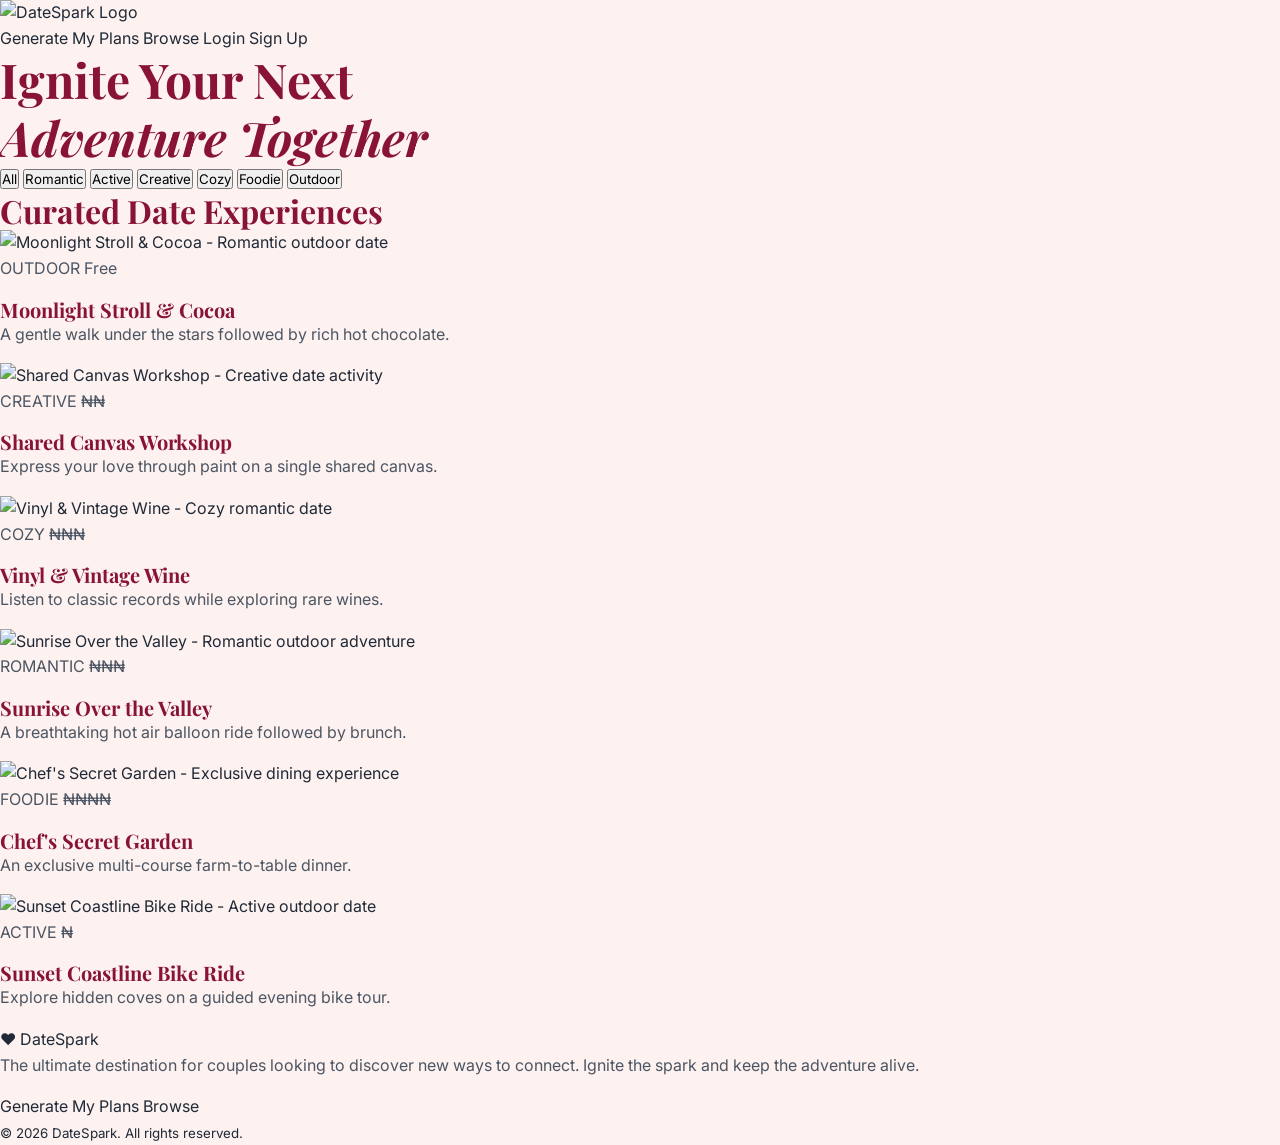
==== browse.html @ 760421c4 "Enhance accessibility and styling: update skip links, fix HTML structure, and add responsive design " ====
<!DOCTYPE html>
<html lang="en">
  <head>
    <meta charset="UTF-8">
    <meta name="viewport" content="width=device-width, initial-scale=1.0">
    <title>DateSpark - Browse Date Ideas</title>
    <link rel="stylesheet" href="style.css">
  </head>
  <body>
    <!-- Skip link -->
    <a class="skip-link" href="#main-content">Skip to content</a>

    <!-- Main site header with navigation -->
    <header>
      <nav>
        <!-- Brand logo -->
        <a href="/" aria-label="DateSpark Home">
          <img src="logo.png" alt="DateSpark Logo">
        </a>

        <!-- Primary navigation links -->
        <a href="/generate.html">Generate</a>
        <a href="/my-plans.html">My Plans</a>
        <a href="/browse.html" aria-current="page">Browse</a> 
        <a href="/login.html">Login</a> 
        <a href="/signup.html">Sign Up</a> 
      </nav>

      <!-- Hero section with title and category filters -->
      <h1>
        Ignite Your Next<br>
        <em>Adventure Together</em>
      </h1>

      <!-- Category filter buttons -->
      <nav>
        <button>All</button>
        <button>Romantic</button>
        <button>Active</button>
        <button>Creative</button>
        <button>Cozy</button>
        <button>Foodie</button>
        <button>Outdoor</button>
      </nav>
    </header>

    <!-- Main content container -->
    <main>
      <!-- Date ideas grid section -->
      <section aria-labelledby="curated-title">
        <h2>Curated Date Experiences</h2>

        <!-- First row of date cards -->
        <article aria-labelledby="moonlight-title">
          <!-- Date idea card 1: Moonlight Stroll & Cocoa -->
          <picture>
            <img src="moonlight-stroll.jpg" alt="Moonlight Stroll & Cocoa - Romantic outdoor date">
          </picture>
          <p aria-label="Date tags">
            <span>OUTDOOR</span>
            <span>Free</span>
          </p>
          <h3 id="moonlight-title">Moonlight Stroll & Cocoa</h3>
          <p>A gentle walk under the stars followed by rich hot chocolate.</p>
        </article>

        <!-- Date idea card 2: Shared Canvas Workshop -->
        <article aria-labelledby="canvas-title">
          <picture>
            <img src="canvas-workshop.jpg" alt="Shared Canvas Workshop - Creative date activity">
          </picture>
          <p aria-label="Date tags">
            <span>CREATIVE</span>
            <span>₦₦</span>
          </p>
          <h3>Shared Canvas Workshop</h3>
          <p>Express your love through paint on a single shared canvas.</p>
        </article>

        <!-- Date idea card 3: Vinyl & Vintage Wine -->
        <article aria-labelledby="vinyl-title">
          <picture>
            <img src="vinyl-wine.jpg" alt="Vinyl & Vintage Wine - Cozy romantic date">
          </picture>
          <p aria-label="Date tags">
            <span>COZY</span>
            <span>₦₦₦</span>
          </p>
          <h3>Vinyl & Vintage Wine</h3>
          <p>Listen to classic records while exploring rare wines.</p>
        </article>

        <!-- Second row of date cards -->
        <article aria-labelledby="sunrise-title">
          <!-- Date idea card 4: Sunrise Over the Valley -->
          <picture>
            <img src="sunrise-valley.jpg" alt="Sunrise Over the Valley - Romantic outdoor adventure">
          </picture>
          <p aria-label="Date tags">
            <span>ROMANTIC</span>
            <span>₦₦₦</span>
          </p>
          <h3>Sunrise Over the Valley</h3>
          <p>A breathtaking hot air balloon ride followed by brunch.</p>
        </article>

        <!-- Date idea card 5: Chef's Secret Garden -->
        <article aria-labelledby="garden-title">
          <picture>
            <img src="secret-garden.jpg" alt="Chef's Secret Garden - Exclusive dining experience">
          </picture>
          <p aria-label="Date tags">
            <span>FOODIE</span>
            <span>₦₦₦₦</span>
          </p>
          <h3>Chef's Secret Garden</h3>
          <p>An exclusive multi-course farm-to-table dinner.</p>
        </article>

          <!-- Date idea card 6: Sunset Coastline Bike Ride -->
        <article aria-labelledby="bike-title">
          <picture>
            <img src="bike-ride.jpg" alt="Sunset Coastline Bike Ride - Active outdoor date">
          </picture>
          <p aria-label="Date tags">
            <span>ACTIVE</span>
            <span>₦</span>
          </p>
          <h3>Sunset Coastline Bike Ride</h3>
          <p>Explore hidden coves on a guided evening bike tour.</p>
        </article>
      </section>
    </main>

    <!-- FOOTER -->
    <footer>
      <section aria-label="Footer brand">
        <a href="/" aria-label="DateSpark Home">
          <span aria-hidden="true">♥</span>
          <span>DateSpark</span>
        </a>

        <p>
          The ultimate destination for couples looking to discover new ways to
          connect. Ignite the spark and keep the adventure alive.
        </p>
      </section>

      <nav aria-label="Footer">
        <a href="/generate.html">Generate</a>
        <a href="/my-plans.html">My Plans</a>
        <a href="/browse.html" aria-current="page">Browse</a>
      </nav>

      <small>© 2026 DateSpark. All rights reserved.</small>
    </footer>
  </body>
</html>
---- style.css ----
/* font assets */
@import url('https://fonts.googleapis.com/css2?family=Inter:wght@300;400;500;600&family=Playfair+Display:ital,wght@0,400;0,500;0,600;0,700;1,400&display=swap');

/* Design variables */
:root {
  /* --- Brand Colors --- */
  --color-brand-50:  #FFF1F2;
  --color-brand-100: #FFE4E6;
  --color-brand-500: #F43F5E;
  --color-brand-600: #E11D48; /* Primary Brand Color */
  --color-brand-700: #BE123C;
  --color-brand-900: #881337;

  /* --- Neutral Colors --- */
  --color-bg-cream:  #FDF2F0; /* Global Background */
  --color-bg-white:  #FFFFFF;
  --color-text-main: #1F2937;
  --color-text-muted:#4B5563;
  --color-border:    #E5E7EB;

  /* --- Typography --- */
  --font-serif: 'Playfair Display', serif;
  --font-sans:  'Inter', sans-serif;
  
  --text-size-h1: 3rem;   /* 48px */
  --text-size-h2: 2rem;   /* 32px */
  --text-size-h3: 1.25rem;/* 20px */
  --text-size-p:  1rem;   /* 16px */

  /* --- Spacing Scale --- */
  --space-1:  0.25rem; /* 4px */
  --space-2:  0.5rem;  /* 8px */
  --space-3:  0.75rem; /* 12px */
  --space-4:  1rem;    /* 16px (Base) */
  --space-6:  1.5rem;  /* 24px */
  --space-8:  2rem;    /* 32px */
  --space-12: 3rem;    /* 48px */
  --space-16: 4rem;    /* 64px */

  /* --- UI Properties --- */
  --radius-sm:   0.375rem; /* 6px */
  --radius-md:   0.5rem;   /* 8px */
  --radius-lg:   1rem;     /* 16px (Cards) */
  --radius-full: 9999px; /* Pills, Circular */

  --shadow-sm:   0 1px 2px 0 rgba(0, 0, 0, 0.05);
  --shadow-card: 0 4px 6px -1px rgba(0, 0, 0, 0.05);

  /* --- Extended Colors --- */
  --color-white: #FFFFFF;
  --color-rose-25: #FFF7F7;
  --color-rose-30: #FFF5F3;
  --color-rose-40: #FFFAF9;
  --color-rose-50: #FFF5F5;
  --color-rose-60: #FFFAF7;
  --color-night-900: #0B0D11;
  --color-night-800: #1A1C22;
  --color-burgundy-900: #7E0C2A;
  --color-brand-400: #B43B4E;

  /* --- Opacity Colors --- */
  --overlay-brand-500-12: rgba(244, 63, 94, 0.12);
  --overlay-brand-500-15: rgba(244, 63, 94, 0.15);
  --overlay-brand-500-18: rgba(244, 63, 94, 0.18);
  --overlay-brand-500-22: rgba(244, 63, 94, 0.22);
  --overlay-brand-500-25: rgba(244, 63, 94, 0.25);
  --overlay-brand-500-40: rgba(244, 63, 94, 0.4);
  --overlay-brand-700-10: rgba(190, 18, 60, 0.1);
  --overlay-brand-700-12: rgba(190, 18, 60, 0.12);
  --overlay-brand-700-20: rgba(190, 18, 60, 0.2);
  --overlay-brand-700-25: rgba(190, 18, 60, 0.25);
  --overlay-brand-700-28: rgba(190, 18, 60, 0.28);
  --overlay-brand-700-40: rgba(190, 18, 60, 0.4);
  --overlay-burgundy-12: rgba(136, 19, 55, 0.12);
  --overlay-burgundy-10: rgba(136, 19, 55, 0.1);
  --overlay-burgundy-08: rgba(136, 19, 55, 0.08);
  --overlay-black-04: rgba(0, 0, 0, 0.04);

  /* --- Additional Typography --- */
  --text-size-2xs: 0.7rem;
  --text-size-xs: 0.75rem;
  --text-size-sm: 0.95rem;
  --text-size-login-min: 2rem;
  --text-size-login-fluid: calc(2.5vw + var(--space-5));
  --text-size-login-max: 2.75rem;
  --text-size-hero-min: 2.2rem;
  --text-size-hero-fluid: 3.5vw;
  --text-size-hero-max: 3.2rem;

  /* --- Additional Spacing --- */
  --space-1-2: 0.3rem;
  --space-1-6: 0.4rem;
  --space-2-2: 0.55rem;
  --space-2-4: 0.6rem;
  --space-2-8: 0.7rem;
  --space-3-2: 0.8rem;
  --space-3-4: 0.85rem;
  --space-3-6: 0.9rem;
  --space-3-8: 0.95rem;
  --space-5: 1.25rem;
  --space-5-6: 1.4rem;
  --space-7-2: 1.8rem;

  /* --- Letter Spacing --- */
  --letter-spacing-tight: 0.2px;
  --letter-spacing-xs: 0.05em;
  --letter-spacing-sm: 0.06em;
  --letter-spacing-md: 0.08em;

  /* --- Size Tokens --- */
  --border-1: 1px;
  --size-icon-md: 24px;
  --size-logo-width: 33%;
  --size-logo: 128px;
  --size-auth-blob: 320px;
  --size-auth-card-max: 520px;
  --size-auth-card-fluid: 92vw;
  --size-screen-min: 100vh;
  --size-full: 100%;
  --size-half: 50%;
  --size-arrow-center: 55%;
  --size-gradient-stop-65: 65%;
  --size-hero-max: 900px;
  --size-hero-text-max: 620px;
  --size-form-max: 920px;
  --size-content-max: 1120px;
  --size-footer-max: 720px;
  --size-skip-link-offset: -999px;
  --size-skip-link-top: var(--space-4);
  --size-ring: 4px;
  --size-underline-offset: 3px;
  --size-arrow-offset-lg: 12px;
  --size-arrow-offset-sm: 6px;
  --size-arrow-size: 6px;
  --size-auth-radius-offset: 4px;
  --size-lift-sm: -1px;
  --size-lift-md: -2px;
  --auth-blob-inset: -40% -20% auto auto;

  /* --- Radii --- */
  --radius-md-lg: 1.125rem;
  --radius-xl: 1.5rem;
  --radius-2xl: 1.75rem;

  /* --- Motion --- */
  --duration-fast: 0.15s;
  --duration-medium: 0.2s;
  --easing-standard: ease;

  /* --- Shadows --- */
  --shadow-auth-card: 0 20px 60px var(--overlay-burgundy-12);
  --shadow-primary-btn: 0 10px 22px var(--overlay-brand-500-25);
  --shadow-primary-btn-hover: 0 14px 30px var(--overlay-brand-700-28);
  --shadow-generate-form: 0 10px 30px var(--overlay-burgundy-12);
  --shadow-generate-btn: 0 12px 24px var(--overlay-brand-700-20);
  --shadow-generate-btn-hover: 0 16px 30px var(--overlay-brand-700-25);
  --shadow-feature-card: 0 22px 40px var(--overlay-burgundy-10);
  --shadow-idea-primary: 0 12px 22px var(--overlay-brand-700-20);
  --shadow-inspiration-card: 0 12px 24px var(--overlay-burgundy-08);

  /* --- Backgrounds --- */
  --bg-auth-page: radial-gradient(1200px 600px at 10% -10%, var(--overlay-brand-500-18), transparent 60%),
    radial-gradient(900px 500px at 110% 10%, var(--overlay-brand-700-12), transparent 55%),
    linear-gradient(180deg, var(--color-rose-25) 0%, var(--color-bg-cream) 60%, var(--color-bg-white) 100%);
  --bg-generate-page: radial-gradient(1000px 500px at 15% 0%, var(--overlay-brand-500-12), transparent 60%),
    radial-gradient(900px 500px at 90% 10%, var(--overlay-brand-700-10), transparent 55%),
    var(--color-rose-30);
  --bg-night-sky: linear-gradient(135deg, var(--color-night-900), var(--color-night-800));
}

/* Global styles */
*, *::before, *::after {
  box-sizing: border-box;
  margin: 0;
  padding: 0;
}

body {
  background-color: var(--color-bg-cream);
  color: var(--color-text-main);
  font-family: var(--font-sans);
  line-height: 1.6;
  -webkit-font-smoothing: antialiased;
}

img, svg {
  display: block;
  max-width: var(--size-full);
}

/* Typography */
h1, h2, h3, h4, h5, h6 {
  font-family: var(--font-serif);
  color: var(--color-brand-900);
  font-weight: 700;
  line-height: 1.2;
}

h1 { font-size: var(--text-size-h1); }
h2 { font-size: var(--text-size-h2); }
h3 { font-size: var(--text-size-h3); }

p {
  color: var(--color-text-muted);
  font-size: var(--text-size-p);
  margin-bottom: var(--space-4);
}

a {
  color: inherit;
  text-decoration: none;
}

button {
  font-family: inherit;
  cursor: pointer;
}

.skip-link {
  position: absolute;
  left: var(--size-skip-link-offset);
  top: var(--size-skip-link-top);
  background: var(--color-bg-white);
  color: var(--color-brand-700);
  padding: var(--space-2-4) var(--space-4);
  border-radius: var(--radius-full);
  box-shadow: var(--shadow-card);
  z-index: 1000;
}

.skip-link:focus {
  left: var(--space-4);
}

/* header styles */
.navbar {
  display: flex;
  justify-content: space-around;
  align-items: center;
  padding: var(--space-4) var(--space-8);
  gap: var(--space-8);
  border: var(--border-1) solid var(--color-border);
  box-shadow: var(--shadow-sm);
}

.logo  {
  display: flex; 
  align-items: center; 
  gap: var(--space-2);
  width: var(--size-logo-width);

}

.lucide-sparkles-icon{
  width: var(--size-icon-md); 
  height: var(--size-icon-md);
  color: var(--color-brand-500);
}

.sr-only{
  font-family: var(--font-serif);
  font-weight: 700;
  color: var(--color-text-main);
  font-size: var(--text-size-h3);
}

.auth {
  margin-left: auto;
}

.navbar a {
  text-decoration: none;
  color: var(--color-brand-900);
  font-weight: 500;
}

.navbar a.active { 
  color: var(--color-brand-500); 
  font-weight: 700; 
  font-family: sans-serif;
}

.navbar a:hover { 
  color: var(--color-brand-500); 
}

a.signup {
  padding: var(--space-2) var(--space-4);
  background: var(--color-brand-500);
  color: var(--color-white);
  border-radius: var(--radius-full);
}

a.signup:hover { 
  background: var(--color-brand-700); 
  color: var(--color-white);
}  


/* Login Page */
.auth-page {
  min-height: var(--size-screen-min);
  background: var(--bg-auth-page);
}

.auth-page #main-content {
  padding: var(--space-12) var(--space-4) var(--space-16);
  display: grid;
  place-items: center;
}

.auth-page #main-content > section[aria-labelledby="login-title"],
.auth-page #main-content > section[aria-labelledby="signup-title"] {
  width: min(var(--size-auth-card-max), var(--size-auth-card-fluid));
  background: var(--color-bg-white);
  border: var(--border-1) solid var(--color-border);
  border-radius: calc(var(--radius-lg) + var(--size-auth-radius-offset));
  box-shadow: var(--shadow-auth-card), var(--shadow-card);
  padding: var(--space-12) var(--space-8);
  position: relative;
  overflow: hidden;
}

.auth-page #main-content > section[aria-labelledby="login-title"]::before {
  content: "";
  position: absolute;
  inset: var(--auth-blob-inset);
  width: var(--size-auth-blob);
  height: var(--size-auth-blob);
  background: radial-gradient(circle, var(--overlay-brand-500-22), transparent var(--size-gradient-stop-65));
  pointer-events: none;
}

.auth-page #login-title {
  margin-bottom: var(--space-2);
  font-size: clamp(var(--text-size-login-min), var(--text-size-login-fluid), var(--text-size-login-max));
}

.auth-page #main-content p {
  margin-bottom: var(--space-6);
}

.auth-page #main-content form {
  display: grid;
  gap: var(--space-4);
  margin: var(--space-6) 0 var(--space-8);
}

.auth-page #main-content label {
  font-weight: 600;
  color: var(--color-text-main);
  font-size: var(--text-size-sm);
}

.auth-page #main-content input {
  width: var(--size-full);
  padding: var(--space-3-4) var(--space-4);
  border: var(--border-1) solid var(--color-border);
  border-radius: var(--radius-md);
  font-size: var(--text-size-p);
  background: var(--color-rose-40);
  transition: border-color var(--duration-medium) var(--easing-standard),
    box-shadow var(--duration-medium) var(--easing-standard),
    transform var(--duration-fast) var(--easing-standard);
}

.auth-page #main-content input:focus {
  outline: none;
  border-color: var(--color-brand-500);
  box-shadow: 0 0 0 var(--size-ring) var(--overlay-brand-500-15);
  transform: translateY(var(--size-lift-sm));
}

.auth-page #main-content button[type="submit"] {
  padding: var(--space-3-6) var(--space-5);
  background: linear-gradient(135deg, var(--color-brand-500), var(--color-brand-700));
  color: var(--color-white);
  border: none;
  border-radius: var(--radius-full);
  font-weight: 600;
  font-size: var(--text-size-p);
  letter-spacing: var(--letter-spacing-tight);
  box-shadow: var(--shadow-primary-btn);
  transition: transform var(--duration-medium) var(--easing-standard),
    box-shadow var(--duration-medium) var(--easing-standard),
    filter var(--duration-medium) var(--easing-standard);
}

.auth-page #main-content button[type="submit"]:hover {
  transform: translateY(var(--size-lift-md));
  box-shadow: var(--shadow-primary-btn-hover);
  filter: saturate(1.05);
}

.hidden {
  display: none;
}

.auth-page #main-content button[type="submit"]:active {
  transform: translateY(0);
}

.auth-page #main-content a {
  color: var(--color-brand-700);
  font-weight: 600;
  text-decoration: underline;
  text-underline-offset: var(--size-underline-offset);
}

.auth-page #main-content a:hover {
  color: var(--color-brand-600);
}

@media (max-width: 640px) {
  .auth-page #main-content {
    padding: var(--space-8) var(--space-4) var(--space-12);
  }

  .auth-page #main-content > section[aria-labelledby="login-title"] {
    padding: var(--space-8) var(--space-6);
  }
}

/* Generate Page */
.generate-page {
  min-height: var(--size-screen-min);
  background: var(--bg-generate-page);
  color: var(--color-text-main);
}


.generate-page #hero-title {
  text-align: center;
  max-width: var(--size-hero-max);
  margin: 0 auto var(--space-4);
  font-size: clamp(var(--text-size-hero-min), var(--text-size-hero-fluid), var(--text-size-hero-max));
}

.generate-page header p {
  text-align: center;
  margin: 0 auto var(--space-8);
  max-width: var(--size-hero-text-max);
}

.generate-page header form {
  max-width: var(--size-form-max);
  margin: 0 auto;
  margin-bottom: var(--space-12);
  background: var(--color-bg-white);
  border-radius: var(--radius-lg);
  padding: var(--space-3);
  border: var(--border-1) solid var(--color-border);
  box-shadow: var(--shadow-generate-form);
}

.generate-page header fieldset {
  border: none;
  display: grid;
  grid-template-columns: repeat(3, minmax(0, 1fr)) auto;
  gap: var(--space-3);
  align-items: center;
}

.generate-page header label {
  display: grid;
  gap: var(--space-1-6);
  padding: var(--space-1-6) var(--space-3-2) var(--space-2-4);
  border-radius: var(--radius-lg);
  background: var(--color-rose-25);
  border: var(--border-1) solid var(--overlay-brand-500-12);
}

.generate-page header label span {
  font-size: var(--text-size-2xs);
  letter-spacing: var(--letter-spacing-md);
  text-transform: uppercase;
  color: var(--color-text-muted);
  font-weight: 600;
}

.generate-page header select {
  width: var(--size-full);
  border: none;
  background: transparent;
  font-weight: 600;
  color: var(--color-text-main);
  font-size: var(--text-size-sm);
  appearance: none;
  padding-right: var(--space-6);
  background-image: linear-gradient(45deg, transparent var(--size-half), var(--color-brand-400) var(--size-half)),
    linear-gradient(135deg, var(--color-brand-400) var(--size-half), transparent var(--size-half));
  background-position: calc(var(--size-full) - var(--size-arrow-offset-lg)) var(--size-arrow-center),
    calc(var(--size-full) - var(--size-arrow-offset-sm)) var(--size-arrow-center);
  background-size: var(--size-arrow-size) var(--size-arrow-size),
    var(--size-arrow-size) var(--size-arrow-size);
  background-repeat: no-repeat;
}

.generate-page header select:focus {
  outline: none;
}

.generate-page header button[type="submit"] {
  padding: var(--space-3-8) var(--space-7-2);
  border-radius: var(--radius-full);
  border: none;
  background: linear-gradient(135deg, var(--color-brand-500), var(--color-brand-700));
  color: var(--color-white);
  font-weight: 600;
  box-shadow: var(--shadow-generate-btn);
  transition: transform var(--duration-medium) var(--easing-standard),
    box-shadow var(--duration-medium) var(--easing-standard);
}

.generate-page header button[type="submit"]:hover {
  transform: translateY(var(--size-lift-md));
  box-shadow: var(--shadow-generate-btn-hover);
}

.generate-page main {
  max-width: var(--size-content-max);
  margin: 0 auto;
  padding: 0 var(--space-4) var(--space-16);
}

.generate-page .featured-idea-title {
  margin-bottom: var(--space-12);
}

.generate-page .featured-idea-title article {
  background: var(--color-bg-white);
  border-radius: var(--radius-2xl);
  border: var(--border-1) solid var(--overlay-black-04);
  box-shadow: var(--shadow-feature-card);
  padding: var(--space-8);
  display: grid;
  grid-template-columns: minmax(0, 1.05fr) minmax(0, 1.3fr);
  gap: var(--space-8);
  align-items: center;
}

.generate-page main figure {
  margin: 0;
  background: var(--bg-night-sky);
  border-radius: var(--radius-xl);
  overflow: hidden;
  aspect-ratio: 4 / 3;
}

.generate-page main figure img {
  width: var(--size-full);
  height: var(--size-full);
  object-fit: cover;
  display: block;
}

.generate-page img[src=""] {
  opacity: 0;
}

.featured-idea-title article > section {
  display: grid;
  grid-template-columns: repeat(2, minmax(0, 1fr));
  grid-template-areas:
    "tags tags"
    "title title"
    "essentials tip"
    "actions actions";
  gap: var(--space-6);
}

.idea-tags {
  grid-area: tags;
  display: flex;
  flex-wrap: wrap;
  gap: var(--space-2);
  margin: 0;
}

.idea-tags span {
  background: var(--overlay-brand-500-12);
  color: var(--color-brand-700);
  padding: var(--space-1-2) var(--space-2-8);
  border-radius: var(--radius-full);
  font-size: var(--text-size-xs);
  text-transform: uppercase;
  letter-spacing: var(--letter-spacing-sm);
  font-weight: 600;
}

.featured-idea-title article > section > aside:not([aria-labelledby="romantic-tip-title"]) {
  grid-area: title;
}

.featured-idea-title article > section > aside:not([aria-labelledby="romantic-tip-title"]) h2 {
  margin-bottom: var(--space-3);
}

.essentials {
  grid-area: essentials;
  background: var(--color-rose-50);
  padding: var(--space-4);
  border-radius: var(--radius-lg);
  border: var(--border-1) solid var(--overlay-brand-500-12);
}

.essentials h3 {
  font-size: var(--text-size-p);
  margin-bottom: var(--space-3);
}

.essentials p {
  margin-bottom: var(--space-2);
  font-size: var(--text-size-sm);
}

.romantics {
  grid-area: tip;
  background: var(--color-rose-60);
  padding: var(--space-4);
  border-radius: var(--radius-lg);
  border: var(--border-1) solid var(--overlay-brand-700-12);
}

.romantics h3 {
  font-size: var(--text-size-p);
  margin-bottom: var(--space-3);
}

.idea-actions {
  grid-area: actions;
  display: flex;
  gap: var(--space-4);
  flex-wrap: wrap;
}

.idea-actions button {
  padding: var(--space-3) var(--space-5-6);
  border-radius: var(--radius-full);
  font-weight: 600;
  border: var(--border-1) solid transparent;
  background: var(--color-bg-white);
  transition: transform var(--duration-medium) var(--easing-standard),
    box-shadow var(--duration-medium) var(--easing-standard);
}

.idea-actions button:first-child {
  background: var(--color-brand-600);
  color: var(--color-white);
  box-shadow: var(--shadow-idea-primary);
}

.idea-actions button:last-child {
  border-color: var(--overlay-brand-700-40);
  color: var(--color-brand-700);
}

.inspiration-preview header {
  display: flex;
  justify-content: space-between;
  align-items: flex-end;
  gap: var(--space-6);
  flex-wrap: wrap;
  margin-bottom: var(--space-6);
}

.inspiration-preview header a {
  color: var(--color-brand-700);
  font-weight: 600;
}

.inspiration-ideas {
  display: grid;
  grid-template-columns: repeat(4, minmax(0, 1fr));
  gap: var(--space-6);
}

.inspiration-ideas article {
  background: var(--color-bg-white);
  border-radius: var(--radius-md-lg);
  padding: var(--space-4);
  border: var(--border-1) solid var(--overlay-black-04);
  box-shadow: var(--shadow-inspiration-card);
  display: grid;
  gap: var(--space-3);
}

.inspiration-ideas figure {
  border-radius: var(--radius-lg);
  overflow: hidden;
  aspect-ratio: 4 / 3;
}

.inspiration-ideas article p {
  margin: 0;
  display: flex;
  gap: var(--space-2);
  font-size: var(--text-size-xs);
  text-transform: uppercase;
  letter-spacing: var(--letter-spacing-xs);
}

.inspiration-ideas article p span {
  color: var(--color-brand-700);
  font-weight: 600;
}

.inspiration-ideas article a {
  margin-top: var(--space-2);
  text-align: center;
  padding: var(--space-2-2) var(--space-4);
  border-radius: var(--radius-full);
  border: var(--border-1) solid var(--overlay-brand-500-40);
  color: var(--color-brand-700);
  font-weight: 600;
}

.generate-page footer {
  margin-top: var(--space-16);
  background: var(--color-burgundy-900);
  color: var(--color-white);
  padding: var(--space-12) var(--space-4) var(--space-8);
}

.footer-brand {
  max-width: var(--size-footer-max);
  margin: 0 auto var(--space-6);
  text-align: center;
}

.footer-brand a {
  display: inline-flex;
  gap: var(--space-2);
  align-items: center;
  font-weight: 700;
  color: var(--color-white);
  margin-bottom: var(--space-3);
}

.generate-page footer nav {
  display: flex;
  justify-content: center;
  gap: var(--space-6);
  margin-bottom: var(--space-6);
}

.generate-page footer nav a {
  color: var(--color-white);
  font-weight: 600;
}

.generate-page footer small {
  display: block;
  text-align: center;
  opacity: 0.75;
}

@media (max-width: 1024px) {
  .featured-idea-title article {
    grid-template-columns: 1fr;
  }

  .inspiration-ideas {
    grid-template-columns: repeat(2, minmax(0, 1fr));
  }
}

@media (max-width: 720px) {
  .generate-page header form {
    border-radius: var(--radius-xl);
  }

  .generate-page header fieldset {
    grid-template-columns: 1fr;
  }

  .featured-idea-title article > section {
    grid-template-columns: 1fr;
    grid-template-areas:
      "tags"
      "title"
      "essentials"
      "tip"
      "actions";
  }

  .inspiration-ideas {
    grid-template-columns: 1fr;
  }
}
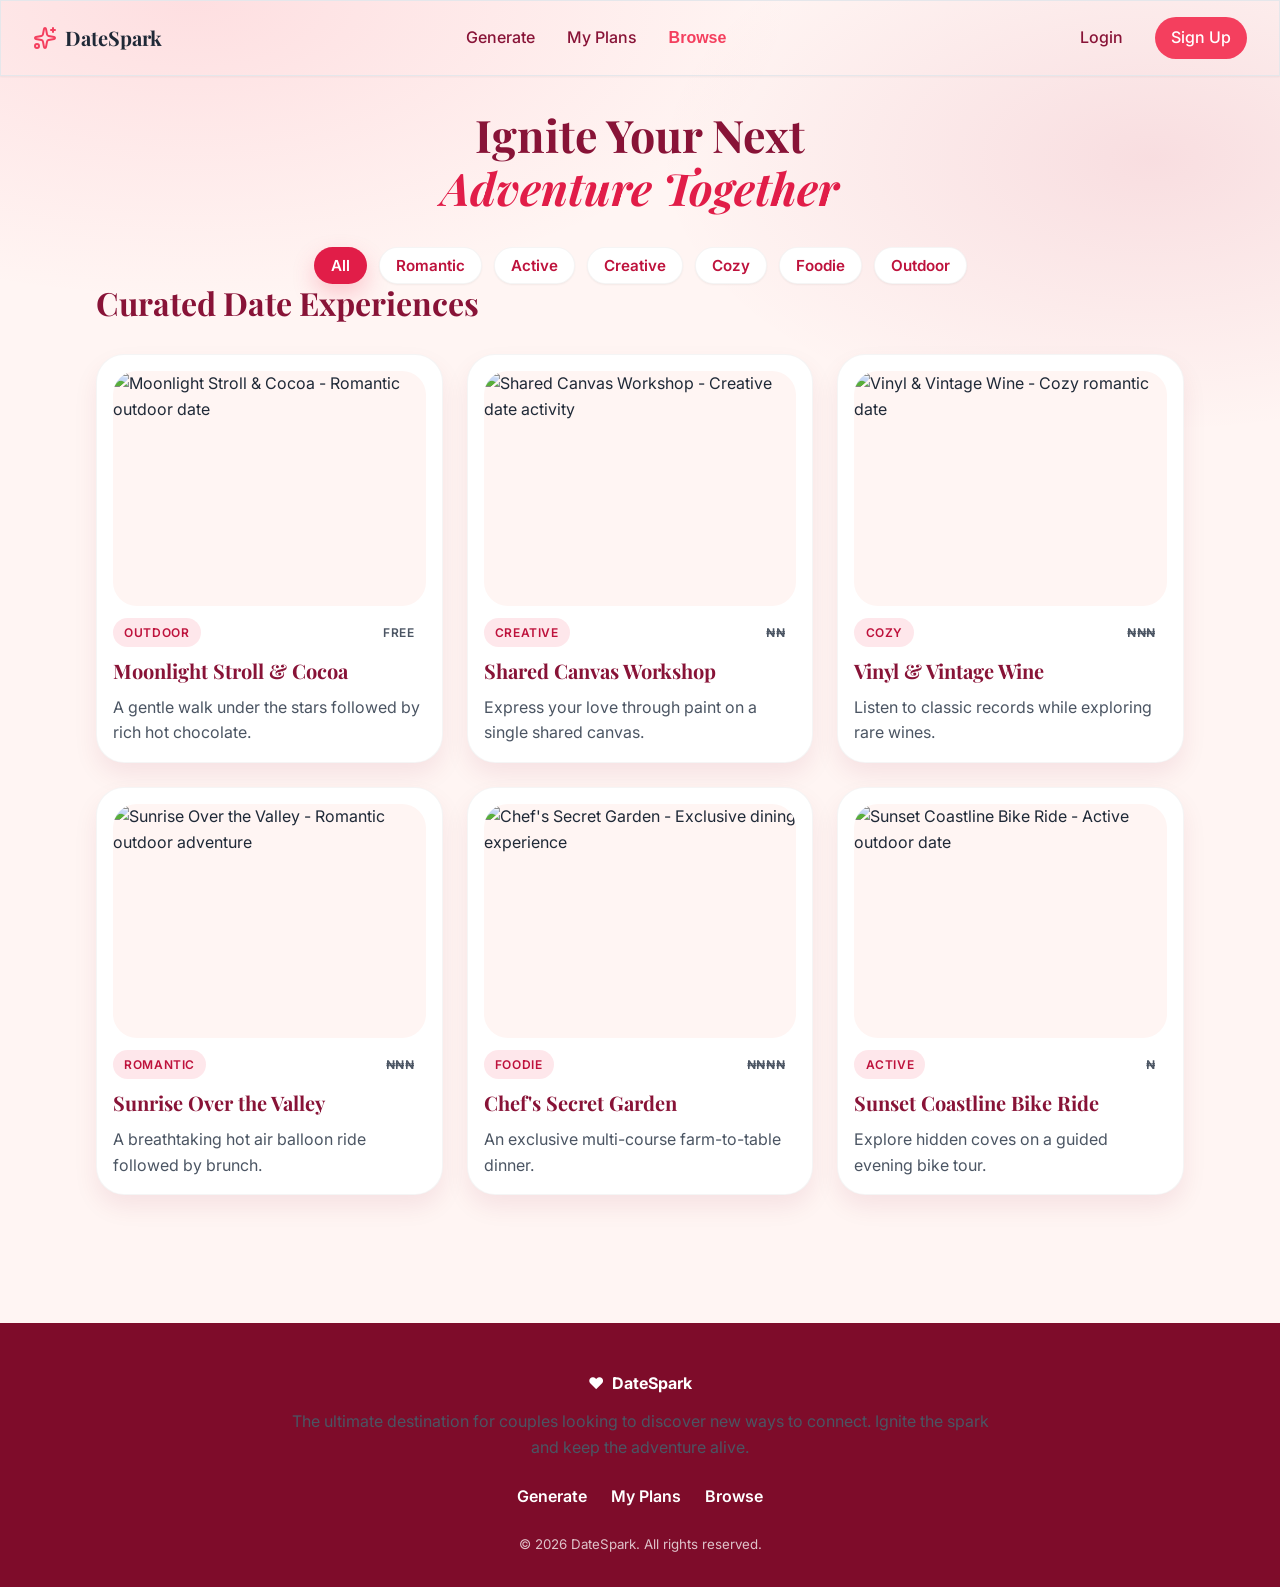
==== commit 7c0c5ae6: "Enhance browse and plans pages: improve layout, add responsive design, and update styles for better " ====
--- a/browse.html
+++ b/browse.html
@@ -6,34 +6,35 @@
     <title>DateSpark - Browse Date Ideas</title>
     <link rel="stylesheet" href="style.css">
   </head>
-  <body>
+  <body class="browse-page">
     <!-- Skip link -->
     <a class="skip-link" href="#main-content">Skip to content</a>
 
     <!-- Main site header with navigation -->
     <header>
-      <nav>
-        <!-- Brand logo -->
-        <a href="/" aria-label="DateSpark Home">
-          <img src="logo.png" alt="DateSpark Logo">
-        </a>
-
-        <!-- Primary navigation links -->
-        <a href="/generate.html">Generate</a>
-        <a href="/my-plans.html">My Plans</a>
-        <a href="/browse.html" aria-current="page">Browse</a> 
-        <a href="/login.html">Login</a> 
-        <a href="/signup.html">Sign Up</a> 
+      <nav class="navbar">
+          <!-- Logo -->
+          <a href="/" aria-label="DateSpark Home" class="logo">
+          <svg xmlns="http://www.w3.org/2000/svg" width="24" height="24" viewBox="0 0 24 24" fill="none" stroke="currentColor" stroke-width="2" stroke-linecap="round" stroke-linejoin="round" class="lucide lucide-sparkles-icon lucide-sparkles"><path d="M11.017 2.814a1 1 0 0 1 1.966 0l1.051 5.558a2 2 0 0 0 1.594 1.594l5.558 1.051a1 1 0 0 1 0 1.966l-5.558 1.051a2 2 0 0 0-1.594 1.594l-1.051 5.558a1 1 0 0 1-1.966 0l-1.051-5.558a2 2 0 0 0-1.594-1.594l-5.558-1.051a1 1 0 0 1 0-1.966l5.558-1.051a2 2 0 0 0 1.594-1.594z"/><path d="M20 2v4"/><path d="M22 4h-4"/><circle cx="4" cy="20" r="2"/></svg>
+          <span class="sr-only">DateSpark</span>
+          </a>
+          <!-- Primary nav -->
+          <a href="/generate.html" class="middle">Generate</a>
+          <a href="/my-plans.html" class="middle">My Plans</a>
+          <a href="/browse.html" class="middle active">Browse</a>
+          <!-- Auth -->
+          <a href="/login.html" class="auth">Login</a>
+          <a href="/signup.html" class="signup">Sign Up</a>
       </nav>
 
       <!-- Hero section with title and category filters -->
-      <h1>
+      <h1 class="browse-title">
         Ignite Your Next<br>
         <em>Adventure Together</em>
       </h1>
 
       <!-- Category filter buttons -->
-      <nav>
+      <nav class="browse-filters">
         <button>All</button>
         <button>Romantic</button>
         <button>Active</button>
@@ -45,18 +46,18 @@
     </header>
 
     <!-- Main content container -->
-    <main>
+    <main id="main-content">
       <!-- Date ideas grid section -->
-      <section aria-labelledby="curated-title">
-        <h2>Curated Date Experiences</h2>
+      <section aria-labelledby="curated-title" class="browse-grid">
+        <h2 class="browse-grid-title">Curated Date Experiences</h2>
 
         <!-- First row of date cards -->
-        <article aria-labelledby="moonlight-title">
+        <article aria-labelledby="moonlight-title" class="browse-card">
           <!-- Date idea card 1: Moonlight Stroll & Cocoa -->
-          <picture>
+          <picture class="browse-media">
             <img src="moonlight-stroll.jpg" alt="Moonlight Stroll & Cocoa - Romantic outdoor date">
           </picture>
-          <p aria-label="Date tags">
+          <p aria-label="Date tags" class="browse-tags">
             <span>OUTDOOR</span>
             <span>Free</span>
           </p>
@@ -65,11 +66,11 @@
         </article>
 
         <!-- Date idea card 2: Shared Canvas Workshop -->
-        <article aria-labelledby="canvas-title">
-          <picture>
+        <article aria-labelledby="canvas-title" class="browse-card">
+          <picture class="browse-media">
             <img src="canvas-workshop.jpg" alt="Shared Canvas Workshop - Creative date activity">
           </picture>
-          <p aria-label="Date tags">
+          <p aria-label="Date tags" class="browse-tags">
             <span>CREATIVE</span>
             <span>₦₦</span>
           </p>
@@ -78,11 +79,11 @@
         </article>
 
         <!-- Date idea card 3: Vinyl & Vintage Wine -->
-        <article aria-labelledby="vinyl-title">
-          <picture>
+        <article aria-labelledby="vinyl-title" class="browse-card">
+          <picture class="browse-media">
             <img src="vinyl-wine.jpg" alt="Vinyl & Vintage Wine - Cozy romantic date">
           </picture>
-          <p aria-label="Date tags">
+          <p aria-label="Date tags" class="browse-tags">
             <span>COZY</span>
             <span>₦₦₦</span>
           </p>
@@ -91,12 +92,12 @@
         </article>
 
         <!-- Second row of date cards -->
-        <article aria-labelledby="sunrise-title">
+        <article aria-labelledby="sunrise-title" class="browse-card">
           <!-- Date idea card 4: Sunrise Over the Valley -->
-          <picture>
+          <picture class="browse-media">
             <img src="sunrise-valley.jpg" alt="Sunrise Over the Valley - Romantic outdoor adventure">
           </picture>
-          <p aria-label="Date tags">
+          <p aria-label="Date tags" class="browse-tags">
             <span>ROMANTIC</span>
             <span>₦₦₦</span>
           </p>
@@ -105,11 +106,11 @@
         </article>
 
         <!-- Date idea card 5: Chef's Secret Garden -->
-        <article aria-labelledby="garden-title">
-          <picture>
+        <article aria-labelledby="garden-title" class="browse-card">
+          <picture class="browse-media">
             <img src="secret-garden.jpg" alt="Chef's Secret Garden - Exclusive dining experience">
           </picture>
-          <p aria-label="Date tags">
+          <p aria-label="Date tags" class="browse-tags">
             <span>FOODIE</span>
             <span>₦₦₦₦</span>
           </p>
@@ -118,11 +119,11 @@
         </article>
 
           <!-- Date idea card 6: Sunset Coastline Bike Ride -->
-        <article aria-labelledby="bike-title">
-          <picture>
+        <article aria-labelledby="bike-title" class="browse-card">
+          <picture class="browse-media">
             <img src="bike-ride.jpg" alt="Sunset Coastline Bike Ride - Active outdoor date">
           </picture>
-          <p aria-label="Date tags">
+          <p aria-label="Date tags" class="browse-tags">
             <span>ACTIVE</span>
             <span>₦</span>
           </p>
@@ -134,7 +135,7 @@
 
     <!-- FOOTER -->
     <footer>
-      <section aria-label="Footer brand">
+      <section aria-label="Footer brand" class="footer-brand">
         <a href="/" aria-label="DateSpark Home">
           <span aria-hidden="true">♥</span>
           <span>DateSpark</span>
--- a/style.css
+++ b/style.css
@@ -166,6 +166,22 @@
     radial-gradient(900px 500px at 90% 10%, var(--overlay-brand-700-10), transparent 55%),
     var(--color-rose-30);
   --bg-night-sky: linear-gradient(135deg, var(--color-night-900), var(--color-night-800));
+  --bg-browse-page: var(--bg-generate-page);
+  --bg-plans-page: var(--bg-generate-page);
+
+  /* --- Browse Page --- */
+  --shadow-browse-card: var(--shadow-inspiration-card);
+  --shadow-filter-active: var(--shadow-primary-btn);
+  --color-filter-text: var(--color-brand-700);
+  --color-filter-bg: var(--color-bg-white);
+  --color-filter-border: var(--overlay-black-04);
+
+  /* --- Plans Page --- */
+  --shadow-plan-card: var(--shadow-feature-card);
+  --shadow-plan-button: var(--shadow-primary-btn);
+  --color-plan-tab: var(--color-text-muted);
+  --color-plan-tab-active: var(--color-brand-600);
+  --color-plan-pill: var(--overlay-brand-500-12);
 }
 
 /* Global styles */
@@ -309,8 +325,7 @@
   place-items: center;
 }
 
-.auth-page #main-content > section[aria-labelledby="login-title"],
-.auth-page #main-content > section[aria-labelledby="signup-title"] {
+.auth-page .auth-card {
   width: min(var(--size-auth-card-max), var(--size-auth-card-fluid));
   background: var(--color-bg-white);
   border: var(--border-1) solid var(--color-border);
@@ -321,7 +336,7 @@
   overflow: hidden;
 }
 
-.auth-page #main-content > section[aria-labelledby="login-title"]::before {
+.auth-page .auth-card-login::before {
   content: "";
   position: absolute;
   inset: var(--auth-blob-inset);
@@ -416,7 +431,7 @@
     padding: var(--space-8) var(--space-4) var(--space-12);
   }
 
-  .auth-page #main-content > section[aria-labelledby="login-title"] {
+  .auth-page .auth-card {
     padding: var(--space-8) var(--space-6);
   }
 }
@@ -588,11 +603,11 @@
   font-weight: 600;
 }
 
-.featured-idea-title article > section > aside:not([aria-labelledby="romantic-tip-title"]) {
+.featured-idea-title .idea-summary {
   grid-area: title;
 }
 
-.featured-idea-title article > section > aside:not([aria-labelledby="romantic-tip-title"]) h2 {
+.featured-idea-title .idea-summary h2 {
   margin-bottom: var(--space-3);
 }
 
@@ -755,12 +770,407 @@
   opacity: 0.75;
 }
 
+/* Browse Page */
+.browse-page {
+  min-height: var(--size-screen-min);
+  background: var(--bg-browse-page);
+  color: var(--color-text-main);
+}
+
+.browse-page header {
+  text-align: center;
+}
+
+.browse-page .browse-title {
+  max-width: var(--size-hero-max);
+  margin: var(--space-8) auto;
+  font-size: clamp(var(--text-size-hero-min), var(--text-size-hero-fluid), var(--text-size-hero-max));
+}
+
+.browse-page .browse-title em {
+  color: var(--color-brand-600);
+  font-style: italic;
+}
+
+.browse-page .browse-filters {
+  display: flex;
+  flex-wrap: wrap;
+  justify-content: center;
+  gap: var(--space-3);
+  margin: 0 auto;
+}
+
+.browse-page .browse-filters button {
+  padding: var(--space-2) var(--space-4);
+  border-radius: var(--radius-full);
+  border: var(--border-1) solid var(--color-filter-border);
+  background: var(--color-filter-bg);
+  color: var(--color-filter-text);
+  font-size: var(--text-size-sm);
+  font-weight: 600;
+  box-shadow: var(--shadow-sm);
+  transition: transform var(--duration-medium) var(--easing-standard),
+    box-shadow var(--duration-medium) var(--easing-standard);
+}
+
+.browse-page .browse-filters button:first-child {
+  background: var(--color-brand-600);
+  color: var(--color-white);
+  border-color: transparent;
+  box-shadow: var(--shadow-filter-active);
+}
+
+.browse-page .browse-filters button:hover {
+  transform: translateY(var(--size-lift-sm));
+}
+
+.browse-page main {
+  max-width: var(--size-content-max);
+  margin: 0 auto;
+  padding: 0 var(--space-4) var(--space-16);
+}
+
+.browse-page .browse-grid {
+  display: grid;
+  grid-template-columns: repeat(3, minmax(0, 1fr));
+  gap: var(--space-6);
+}
+
+.browse-page .browse-grid-title {
+  grid-column: 1 / -1;
+  text-align: left;
+  margin-bottom: var(--space-2);
+}
+
+.browse-page .browse-card {
+  background: var(--color-bg-white);
+  border-radius: var(--radius-2xl);
+  border: var(--border-1) solid var(--overlay-black-04);
+  box-shadow: var(--shadow-browse-card);
+  padding: var(--space-4);
+  display: grid;
+  gap: var(--space-3);
+}
+
+.browse-page .browse-media {
+  display: block;
+  border-radius: var(--radius-xl);
+  overflow: hidden;
+  background: var(--color-rose-30);
+  aspect-ratio: 4 / 3;
+}
+
+.browse-page .browse-media img {
+  width: var(--size-full);
+  height: var(--size-full);
+  object-fit: cover;
+}
+
+.browse-page .browse-tags {
+  margin: 0;
+  display: flex;
+  justify-content: space-between;
+  gap: var(--space-2);
+  font-size: var(--text-size-xs);
+  text-transform: uppercase;
+  letter-spacing: var(--letter-spacing-xs);
+}
+
+.browse-page .browse-tags span {
+  padding: var(--space-1-2) var(--space-2-8);
+  border-radius: var(--radius-full);
+  background: var(--overlay-brand-500-12);
+  color: var(--color-brand-700);
+  font-weight: 600;
+}
+
+.browse-page .browse-tags span:last-child {
+  background: transparent;
+  color: var(--color-text-muted);
+}
+
+.browse-page .browse-card h3 {
+  margin-bottom: 0;
+}
+
+.browse-page .browse-card p:last-child {
+  margin-bottom: 0;
+}
+
+.browse-page footer {
+  margin-top: var(--space-16);
+  background: var(--color-burgundy-900);
+  color: var(--color-white);
+  padding: var(--space-12) var(--space-4) var(--space-8);
+}
+
+.browse-page .footer-brand {
+  max-width: var(--size-footer-max);
+  margin: 0 auto var(--space-6);
+  text-align: center;
+}
+
+.browse-page .footer-brand a {
+  display: inline-flex;
+  gap: var(--space-2);
+  align-items: center;
+  font-weight: 700;
+  color: var(--color-white);
+  margin-bottom: var(--space-3);
+}
+
+.browse-page footer nav {
+  display: flex;
+  justify-content: center;
+  gap: var(--space-6);
+  margin-bottom: var(--space-6);
+}
+
+.browse-page footer nav a {
+  color: var(--color-white);
+  font-weight: 600;
+}
+
+.browse-page footer small {
+  display: block;
+  text-align: center;
+  opacity: 0.75;
+}
+
+/* Plans Page */
+.plans-page {
+  min-height: var(--size-screen-min);
+  background: var(--bg-plans-page);
+  color: var(--color-text-main);
+}
+
+.plans-page .plans-title {
+  max-width: var(--size-hero-max);
+  margin: var(--space-8) auto var(--space-2);
+  font-size: clamp(var(--text-size-hero-min), var(--text-size-hero-fluid), var(--text-size-hero-max));
+  text-align: left;
+}
+
+.plans-page header p {
+  max-width: var(--size-hero-text-max);
+  margin: 0 auto var(--space-8);
+  text-align: left;
+}
+
+.plans-page main {
+  max-width: var(--size-content-max);
+  margin: 0 auto;
+  padding: 0 var(--space-4) var(--space-16);
+}
+
+.plans-page .plans-controls {
+  display: flex;
+  justify-content: space-between;
+  align-items: flex-end;
+  gap: var(--space-6);
+  flex-wrap: wrap;
+  margin-bottom: var(--space-8);
+}
+
+.plans-page .plans-tabs {
+  display: flex;
+  gap: var(--space-6);
+  border-bottom: var(--border-1) solid var(--color-border);
+  padding-bottom: var(--space-2);
+}
+
+.plans-page .plans-tabs button {
+  background: transparent;
+  border: none;
+  color: var(--color-plan-tab);
+  font-weight: 600;
+  padding: var(--space-2) 0;
+  display: inline-flex;
+  align-items: center;
+  gap: var(--space-2);
+}
+
+.plans-page .plans-tabs .plans-tab-active {
+  color: var(--color-plan-tab-active);
+  position: relative;
+}
+
+.plans-page .plans-tabs .plans-tab-active::after {
+  content: "";
+  position: absolute;
+  left: 0;
+  bottom: calc(var(--space-2) * -1);
+  width: var(--size-full);
+  height: var(--border-1);
+  background: var(--color-brand-600);
+}
+
+.plans-page .plans-tabs span {
+  background: var(--color-plan-pill);
+  color: var(--color-brand-700);
+  padding: var(--space-1-2) var(--space-2);
+  border-radius: var(--radius-full);
+  font-size: var(--text-size-xs);
+  font-weight: 600;
+}
+
+.plans-page .plans-search {
+  margin-left: auto;
+}
+
+.plans-page .plans-search input {
+  border: var(--border-1) solid var(--color-border);
+  background: var(--color-bg-white);
+  border-radius: var(--radius-md);
+  padding: var(--space-3-2) var(--space-5);
+  min-width: var(--size-auth-card-max);
+  font-size: var(--text-size-sm);
+}
+
+.plans-page .plans-grid {
+  display: grid;
+  grid-template-columns: repeat(3, minmax(0, 1fr));
+  gap: var(--space-6);
+}
+
+.plans-page .plan-card {
+  position: relative;
+  background: var(--color-bg-white);
+  border-radius: var(--radius-2xl);
+  border: var(--border-1) solid var(--overlay-black-04);
+  box-shadow: var(--shadow-plan-card);
+  padding: var(--space-4);
+  display: grid;
+  gap: var(--space-3);
+}
+
+.plans-page .plan-media {
+  border-radius: var(--radius-xl);
+  overflow: hidden;
+  background: var(--color-rose-30);
+  aspect-ratio: 4 / 3;
+}
+
+.plans-page .plan-media img {
+  width: var(--size-full);
+  height: var(--size-full);
+  object-fit: cover;
+}
+
+.plans-page .plan-remove {
+  position: absolute;
+  top: var(--space-4);
+  right: var(--space-4);
+  border: none;
+  background: var(--color-bg-white);
+  border-radius: var(--radius-full);
+  width: var(--space-8);
+  height: var(--space-8);
+  display: grid;
+  place-items: center;
+  box-shadow: var(--shadow-card);
+}
+
+.plans-page .plan-title {
+  margin-bottom: 0;
+}
+
+.plans-page .plan-tags {
+  margin: 0;
+  display: flex;
+  gap: var(--space-2);
+  flex-wrap: wrap;
+  font-size: var(--text-size-xs);
+  text-transform: uppercase;
+  letter-spacing: var(--letter-spacing-xs);
+}
+
+.plans-page .plan-tags span {
+  padding: var(--space-1-2) var(--space-2-8);
+  border-radius: var(--radius-full);
+  background: var(--color-plan-pill);
+  color: var(--color-brand-700);
+  font-weight: 600;
+}
+
+.plans-page .plan-actions {
+  display: flex;
+  gap: var(--space-3);
+  flex-wrap: wrap;
+}
+
+.plans-page .plan-link {
+  padding: var(--space-2-4) var(--space-5-6);
+  border-radius: var(--radius-full);
+  background: var(--color-brand-600);
+  color: var(--color-white);
+  font-weight: 600;
+  box-shadow: var(--shadow-plan-button);
+}
+
+.plans-page .plan-done {
+  padding: var(--space-2-4) var(--space-5-6);
+  border-radius: var(--radius-full);
+  border: var(--border-1) solid var(--overlay-brand-500-12);
+  background: var(--color-rose-25);
+  color: var(--color-brand-700);
+  font-weight: 600;
+}
+
+.plans-page footer {
+  margin-top: var(--space-16);
+  background: var(--color-burgundy-900);
+  color: var(--color-white);
+  padding: var(--space-12) var(--space-4) var(--space-8);
+}
+
+.plans-page .footer-brand {
+  max-width: var(--size-footer-max);
+  margin: 0 auto var(--space-6);
+  text-align: center;
+}
+
+.plans-page .footer-brand a {
+  display: inline-flex;
+  gap: var(--space-2);
+  align-items: center;
+  font-weight: 700;
+  color: var(--color-white);
+  margin-bottom: var(--space-3);
+}
+
+.plans-page footer nav {
+  display: flex;
+  justify-content: center;
+  gap: var(--space-6);
+  margin-bottom: var(--space-6);
+}
+
+.plans-page footer nav a {
+  color: var(--color-white);
+  font-weight: 600;
+}
+
+.plans-page footer small {
+  display: block;
+  text-align: center;
+  opacity: 0.75;
+}
+
 @media (max-width: 1024px) {
   .featured-idea-title article {
     grid-template-columns: 1fr;
   }
 
   .inspiration-ideas {
+    grid-template-columns: repeat(2, minmax(0, 1fr));
+  }
+
+  .browse-page .browse-grid {
+    grid-template-columns: repeat(2, minmax(0, 1fr));
+  }
+
+  .plans-page .plans-grid {
     grid-template-columns: repeat(2, minmax(0, 1fr));
   }
 }
@@ -787,4 +1197,26 @@
   .inspiration-ideas {
     grid-template-columns: 1fr;
   }
-}
+
+  .browse-page .navbar {
+    flex-wrap: wrap;
+    gap: var(--space-4);
+  }
+
+  .browse-page .browse-grid {
+    grid-template-columns: 1fr;
+  }
+
+  .plans-page .plans-title,
+  .plans-page header p {
+    text-align: left;
+  }
+
+  .plans-page .plans-search input {
+    min-width: var(--size-full);
+  }
+
+  .plans-page .plans-grid {
+    grid-template-columns: 1fr;
+  }
+}
